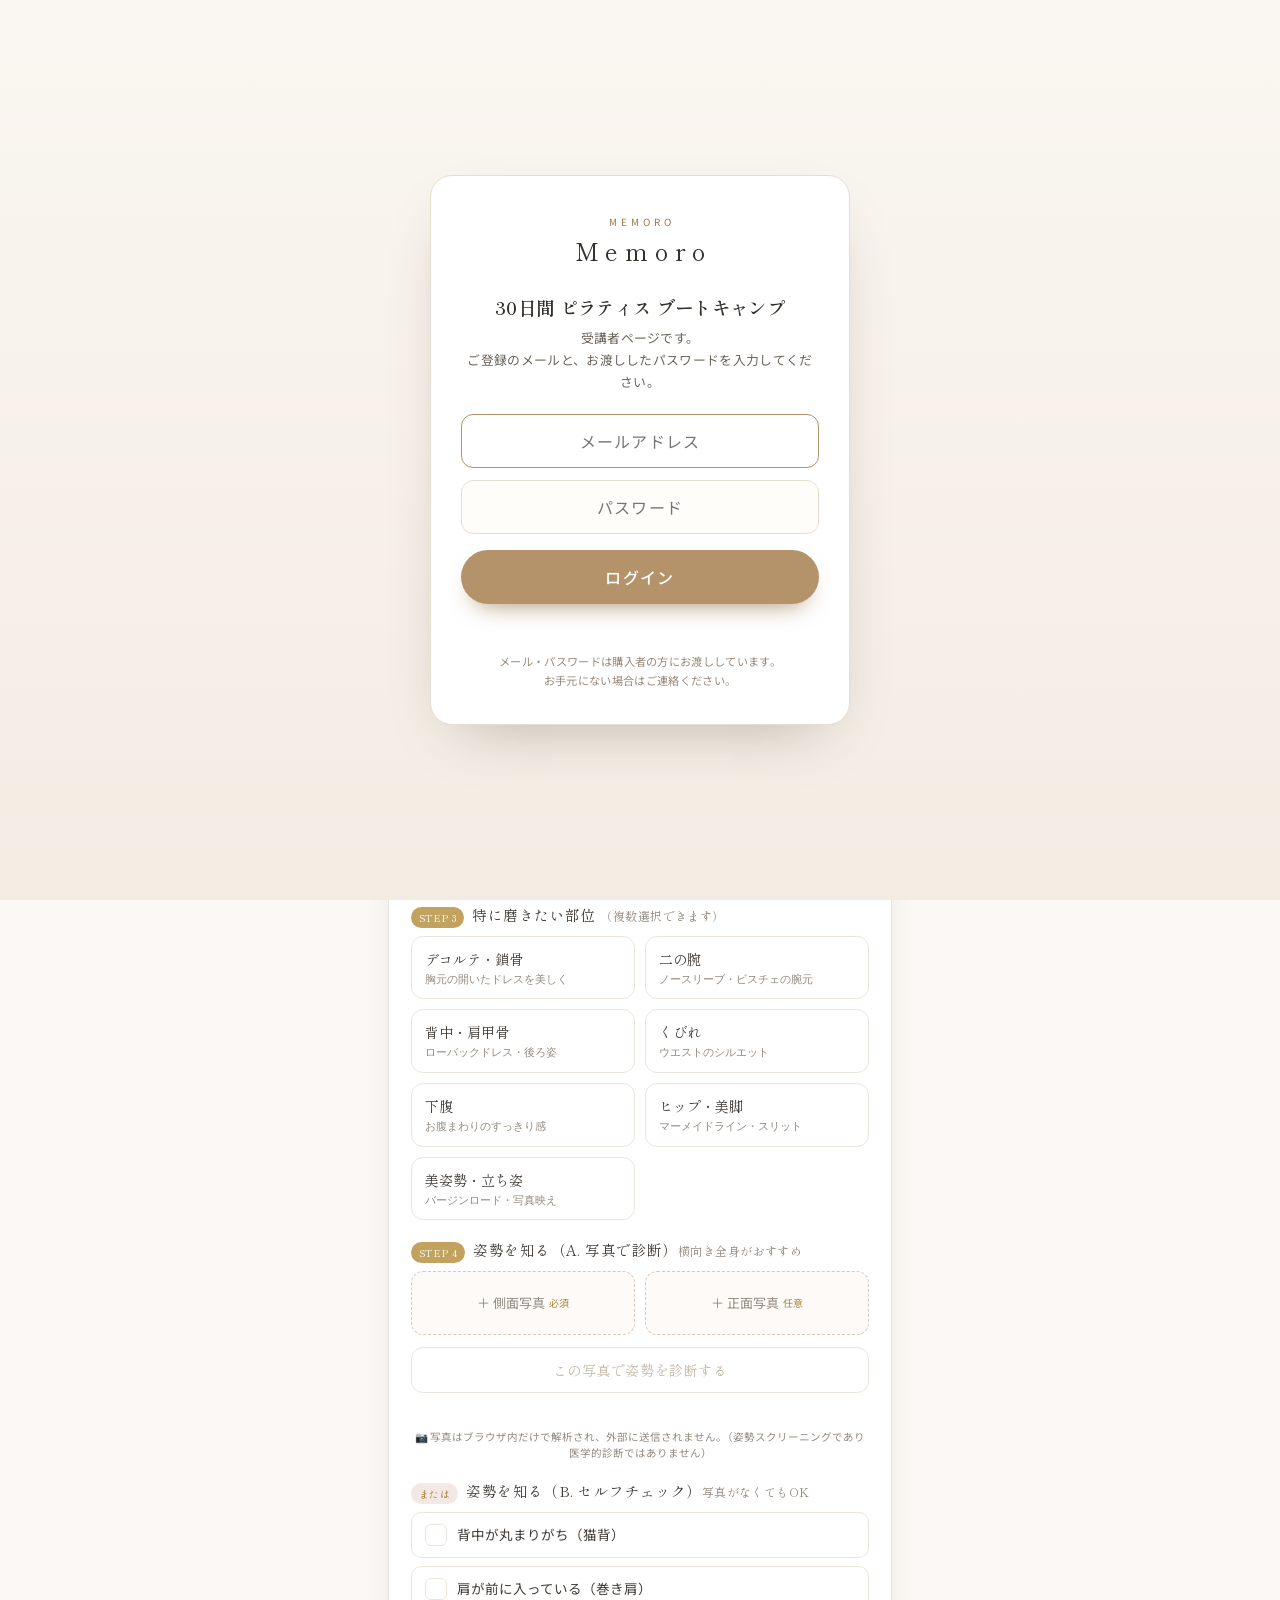
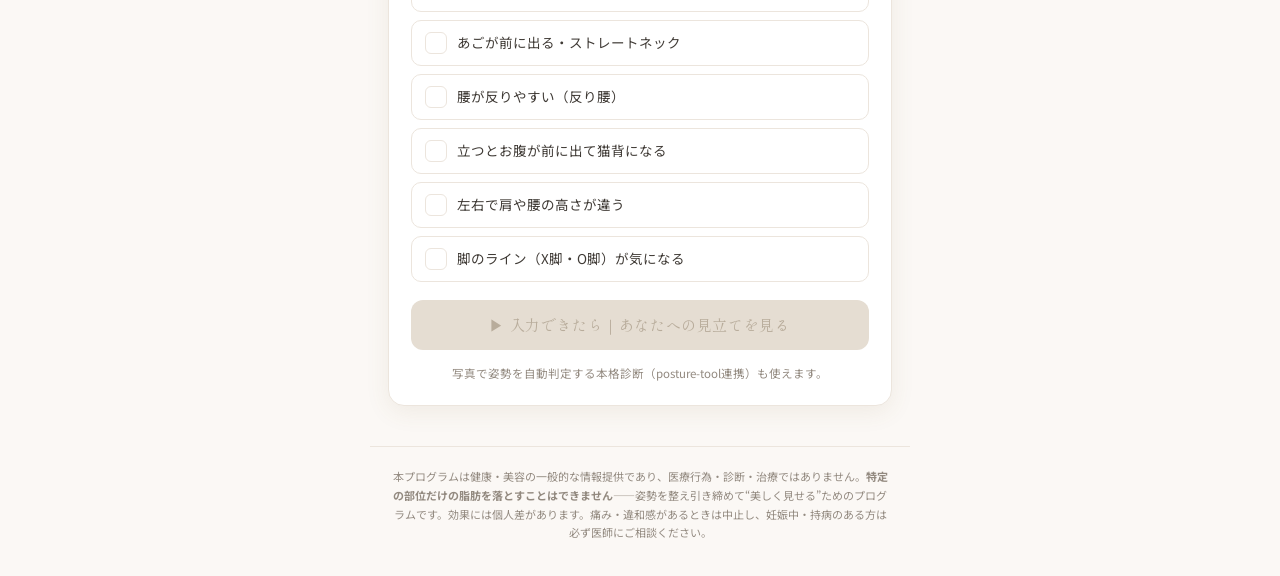
==== index.html @ a8ad9dbe "30日間ピラティスブートキャンプ（受講者認証ゲート付き） Co-Authored-By: Claude Opus 4.8 <noreply@anthropic.com>" ====
<!DOCTYPE html>
<html lang="ja">
<head>
<meta charset="UTF-8" />
<meta name="viewport" content="width=device-width, initial-scale=1.0, maximum-scale=1.0" />
<title>30日間ピラティスブートキャンプ｜Memoro Bridal</title>
<link rel="preconnect" href="https://fonts.googleapis.com">
<link rel="preconnect" href="https://fonts.gstatic.com" crossorigin>
<link href="https://fonts.googleapis.com/css2?family=Shippori+Mincho:wght@400;500;600;700&family=Cormorant+Garamond:ital,wght@0,400;0,500;0,600;1,400&family=Noto+Sans+JP:wght@300;400;500;600&display=swap" rel="stylesheet">
<link rel="stylesheet" href="bridal.css?v=4" />
</head>
<body>

<!-- ▼ 受講者認証ゲート（本番URL。ローカル確認時は api:'demo'）▼ -->
<script>window.MEMORO_AUTH={ api:'https://memoro-auth.yuya-suzuki-37.workers.dev', product:'pilates', title:'30日間 ピラティス ブートキャンプ' }</script>
<script src="gate.js"></script>
<!-- ▲ 受講者認証ゲート ▲ -->

<!-- ▼ ブートキャンプ識別バナー（自己完結・命名規則「30日間〇〇ブートキャンプ」） -->
<style>
.bc-banner{text-align:center;background:linear-gradient(180deg,#f3ece1,#fbf8f5);border-bottom:1px solid #ece5dd;padding:12px 20px 14px;font-family:'Shippori Mincho','Noto Serif JP',serif}
.bc-banner .bc-eyebrow{display:block;font-family:'Noto Sans JP',system-ui,sans-serif;font-size:10px;letter-spacing:.32em;font-weight:700;color:#a8863f;margin-bottom:6px}
.bc-banner .bc-title{font-weight:700;font-size:clamp(1.02rem,3.6vw,1.22rem);letter-spacing:.08em;color:#3f3a35}
.bc-banner .bc-title .bc-ico{margin-right:.4em}
.bc-banner .bc-title b{color:#c2a25f;font-weight:700}
.photo-slot{cursor:pointer}
.photo-slot input[type=file].sr-file{position:absolute;width:1px;height:1px;padding:0;margin:-1px;overflow:hidden;clip:rect(0,0,0,0);white-space:nowrap;border:0}
.dx-banner{background:linear-gradient(135deg,#f3ece1,#fbf6ee);border:1.5px solid #d9c39a;border-radius:14px;padding:16px 18px;margin-bottom:18px;display:flex;flex-direction:column;gap:6px}
.dx-banner-title{font-weight:700;color:#a8863f;font-size:14px}
.dx-banner-body{font-size:13px;color:#6a5f56;line-height:1.7}
</style>
<div class="bc-banner">
  <span class="bc-eyebrow">30-DAY PILATES BOOTCAMP</span>
  <span class="bc-title"><span class="bc-ico">🌿</span>30日間<b>ピラティス</b>ブートキャンプ</span>
</div>

<header class="app-header">
  <div class="brand">
    <span class="brand-mark">P</span>
    <span class="brand-name">ピラティスブートキャンプ</span>
  </div>
</header>

<!-- ===== 入口 ===== -->
<section id="setup" class="screen active">
  <div class="hero">
    <p class="hero-sub">Your most beautiful day</p>
    <h1 class="hero-title">30日間ピラティス<br>ブートキャンプ</h1>
    <p class="hero-lead">あなたの姿勢と気になる部位に合わせて、<br>ピラティス中心の“あなた専用”30日プログラムを組み立てます。</p>
  </div>

  <div class="steps-guide">
    <div class="step-g"><span class="step-n">1</span><span>理想と部位を<br>教える</span></div>
    <div class="step-g"><span class="step-n">2</span><span>姿勢を診断<br>写真orチェック</span></div>
    <div class="step-g"><span class="step-n">3</span><span>見立て＆<br>30日が完成</span></div>
  </div>

  <div class="card setup-card">
    <label class="field">
      <span class="field-label"><span class="step-badge">STEP 1</span>挙式・前撮りの日</span>
      <input type="date" id="wedding-date" class="input" />
    </label>
    <p id="countdown" class="countdown"></p>

    <div class="field">
      <span class="field-label"><span class="step-badge">STEP 2</span>なりたい理想の姿</span>
      <div class="sub-label">着たいドレス</div>
      <div id="dress-grid" class="chip-grid"></div>
      <div class="sub-label">なりたい雰囲気</div>
      <div id="mood-grid" class="chip-grid"></div>
    </div>

    <div class="field">
      <span class="field-label"><span class="step-badge">STEP 3</span>特に磨きたい部位 <em>（複数選択できます）</em></span>
      <div id="parts-grid" class="parts-grid"></div>
    </div>

    <div class="field">
      <span class="field-label"><span class="step-badge">STEP 4</span>姿勢を知る（A. 写真で診断）<em>横向き全身がおすすめ</em></span>
      <div class="posture-photo">
        <div class="photo-slots">
          <div class="photo-slot" data-photo-trigger="photo-side">
            <input type="file" id="photo-side" accept="image/*" class="sr-file" />
            <span class="photo-ph" id="ph-side">＋ 側面写真 <em>必須</em></span>
          </div>
          <div class="photo-slot" data-photo-trigger="photo-front">
            <input type="file" id="photo-front" accept="image/*" class="sr-file" />
            <span class="photo-ph" id="ph-front">＋ 正面写真 <em>任意</em></span>
          </div>
        </div>
        <button type="button" id="btn-diagnose" class="btn btn-diagnose" disabled>この写真で姿勢を診断する</button>
        <p id="diagnose-status" class="diagnose-status"></p>
        <p class="photo-note">📷 写真はブラウザ内だけで解析され、外部に送信されません。（姿勢スクリーニングであり医学的診断ではありません）</p>
      </div>
    </div>

    <div class="field">
      <span class="field-label"><span class="step-sub">または</span>姿勢を知る（B. セルフチェック）<em>写真がなくてもOK</em></span>
      <div id="posture-check" class="posture-check"></div>
    </div>

    <button id="btn-start" class="btn btn-primary btn-block" disabled>▶ 入力できたら｜あなたへの見立てを見る</button>
    <p class="setup-note">写真で姿勢を自動判定する本格診断（posture-tool連携）も使えます。</p>
  </div>
</section>

<!-- ===== 見立て（カウンセリング）===== -->
<section id="advice" class="screen">
  <div class="advice-wrap">
    <p class="advice-eyebrow">Your Personal Counseling</p>
    <h2 class="advice-h">あなたへの見立て</h2>
    <div id="advice-tags" class="advice-tags"></div>
    <div class="card advice-card">
      <div class="advice-block"><span class="advice-label">現 状</span><p id="adv-current"></p></div>
      <div class="advice-block"><span class="advice-label">理 想</span><p id="adv-ideal"></p></div>
      <div class="advice-block"><span class="advice-label">30日の設計</span><p id="adv-design"></p></div>
      <p id="adv-future" class="advice-future"></p>
    </div>
    <button id="btn-begin" class="btn btn-primary btn-block">この内容で30日プログラムを始める</button>
    <button id="btn-back-setup" class="btn btn-ghost btn-block">入力に戻る</button>
  </div>
</section>

<!-- ===== メイン ===== -->
<section id="app" class="screen">
  <nav class="tabbar">
    <button class="tab active" data-view="today">今日のレッスン</button>
    <button class="tab" data-view="calendar">30日カレンダー</button>
    <button class="tab" data-view="change">変化の記録</button>
  </nav>

  <div id="personal-summary" class="personal-summary"></div>

  <!-- 今日 -->
  <div id="view-today" class="view active">
    <div class="today-head card">
      <div class="today-topline">
        <span id="today-daynum" class="today-daynum">DAY 01</span>
        <span id="today-countdown" class="today-countdown"></span>
      </div>
      <div id="today-phase" class="today-phase"></div>
      <div id="today-theme" class="today-theme"></div>
    </div>
    <div id="today-grid" class="ex-grid"></div>
    <button id="btn-complete" class="btn btn-primary btn-block">今日のレッスンを完了</button>
    <section id="today-habits" class="today-habits"></section>
  </div>

  <!-- カレンダー -->
  <div id="view-calendar" class="view">
    <div class="card progress-wrap">
      <div class="progress-stats">
        <span id="progress-count" class="progress-count">0 / 30 日</span>
        <span id="progress-streak" class="progress-streak">🔥 0日継続</span>
      </div>
      <div class="progress-bar"><div id="progress-fill" class="progress-fill"></div></div>
    </div>
    <div class="phase-tabs">
      <button class="phase-tab active" data-phase="1">Phase 1<em>解放</em></button>
      <button class="phase-tab" data-phase="2">Phase 2<em>活性化</em></button>
      <button class="phase-tab" data-phase="3">Phase 3<em>仕上げ</em></button>
    </div>
    <div id="calendar-grid" class="calendar-grid"></div>
    <button id="btn-reset" class="btn btn-ghost btn-block">設定をやり直す</button>
  </div>

  <!-- 変化の記録 -->
  <div id="view-change" class="view"></div>
</section>

<!-- モーダル -->
<div id="modal" class="modal" hidden>
  <div class="modal-backdrop" data-close></div>
  <div class="modal-content" id="modal-content"></div>
</div>

<footer class="disclaimer">
  本プログラムは健康・美容の一般的な情報提供であり、医療行為・診断・治療ではありません。<strong>特定の部位だけの脂肪を落とすことはできません</strong>——姿勢を整え引き締めて“美しく見せる”ためのプログラムです。効果には個人差があります。痛み・違和感があるときは中止し、妊娠中・持病のある方は必ず医師にご相談ください。
</footer>

<script src="lib/libheif-bundle.js"></script>
<script type="module" src="bridal-ui.js?v=7"></script>
</body>
</html>
---- bridal.css ----
/* ===================================================================
   BRIDAL PILATES — 世界観スタイル
   白 × ゴールド × くすみローズ / 明朝見出し / スマホ最適化
   =================================================================== */
:root {
  --bg: #fbf8f5;
  --surface: #ffffff;
  --ink: #3f3a35;
  --ink-soft: #938a80;
  --gold: #c2a25f;
  --gold-deep: #a8863f;
  --rose: #d3a09a;
  --rose-soft: #f4e8e4;
  --sage: #9aa987;
  --sage-soft: #eef1e8;
  --line: #ece5dd;
  --shadow: 0 6px 24px rgba(120, 95, 60, 0.09);
  --serif: 'Shippori Mincho', 'Noto Serif JP', serif;
  --script: 'Cormorant Garamond', serif;
  --sans: 'Noto Sans JP', -apple-system, sans-serif;
}

* { box-sizing: border-box; margin: 0; padding: 0; }
[hidden] { display: none !important; }

body {
  font-family: var(--sans);
  color: var(--ink);
  background: var(--bg);
  line-height: 1.7;
  -webkit-font-smoothing: antialiased;
}

/* ---- ヘッダー ---- */
.app-header {
  display: flex; justify-content: center; align-items: center;
  padding: 18px; border-bottom: 1px solid var(--line);
  background: var(--surface);
}
.brand { display: flex; align-items: center; gap: 10px; }
.brand-mark {
  width: 30px; height: 30px; border-radius: 50%;
  display: grid; place-items: center;
  background: linear-gradient(135deg, var(--gold), var(--gold-deep));
  color: #fff; font-family: var(--script); font-weight: 600; font-size: 18px;
}
.brand-name { font-family: var(--serif); font-size: 17px; letter-spacing: .04em; }
.brand-name em { font-family: var(--script); font-style: italic; color: var(--gold-deep); font-size: 15px; }

/* ---- 画面切替 ---- */
.screen { display: none; }
.screen.active { display: block; }
.screen { max-width: 540px; margin: 0 auto; padding: 22px 18px 40px; }

/* ---- カード共通 ---- */
.card {
  background: var(--surface);
  border: 1px solid var(--line);
  border-radius: 16px;
  box-shadow: var(--shadow);
  padding: 22px;
}

/* ---- 入口 hero ---- */
.hero { text-align: center; padding: 20px 8px 26px; }
.hero-sub {
  font-family: var(--script); font-style: italic; font-size: 20px;
  color: var(--gold-deep); letter-spacing: .06em; margin-bottom: 8px;
}
.hero-title { font-family: var(--serif); font-weight: 600; font-size: 30px; line-height: 1.4; letter-spacing: .04em; }
.hero-lead { margin-top: 14px; font-size: 13.5px; color: var(--ink-soft); }

/* ---- フォーム ---- */
.field { display: block; margin-bottom: 18px; }
.field-label { display: block; font-family: var(--serif); font-size: 14.5px; margin-bottom: 8px; letter-spacing: .03em; }
.field-label em { font-style: normal; font-size: 12px; color: var(--ink-soft); }
.input {
  width: 100%; padding: 12px 14px; font-size: 15px; font-family: var(--sans);
  border: 1px solid var(--line); border-radius: 10px; background: #fff; color: var(--ink);
}
.input:focus { outline: none; border-color: var(--gold); }
.countdown { text-align: center; color: var(--gold-deep); font-size: 14px; margin: -6px 0 18px; }
.countdown strong { font-family: var(--serif); font-size: 17px; }

/* ---- 部位チップ ---- */
.parts-grid { display: grid; grid-template-columns: 1fr 1fr; gap: 10px; }
.part-chip {
  text-align: left; padding: 12px 13px; border: 1.5px solid var(--line);
  border-radius: 12px; background: #fff; cursor: pointer; transition: .18s;
  display: flex; flex-direction: column; gap: 3px;
}
.part-chip:hover { border-color: var(--rose); }
.part-chip.active { border-color: var(--gold); background: var(--rose-soft); box-shadow: inset 0 0 0 1px var(--gold); }
.part-name { font-family: var(--serif); font-size: 14px; color: var(--ink); }
.part-dress { font-size: 10.5px; color: var(--ink-soft); line-height: 1.4; }

/* ---- ボタン ---- */
.btn {
  font-family: var(--serif); font-size: 15px; letter-spacing: .04em;
  padding: 14px 20px; border: none; border-radius: 12px; cursor: pointer; transition: .18s;
}
.btn-block { display: block; width: 100%; margin-top: 8px; }
.btn-primary { background: linear-gradient(135deg, var(--gold), var(--gold-deep)); color: #fff; }
.btn-primary:hover { filter: brightness(1.05); }
.btn-primary:disabled { background: #e5ddd2; color: #b3a90; color: #b8ac9b; cursor: not-allowed; }
.btn-primary.done { background: linear-gradient(135deg, var(--sage), #7f9068); }
.btn-ghost { background: transparent; border: 1px solid var(--line); color: var(--ink-soft); margin-top: 18px; }
.setup-card { margin-top: 6px; }
.setup-note { margin-top: 14px; font-size: 11.5px; color: var(--ink-soft); text-align: center; }

/* ---- タブバー ---- */
.tabbar { display: flex; border-bottom: 1px solid var(--line); margin-bottom: 20px; }
.tab {
  flex: 1; padding: 13px; background: none; border: none; cursor: pointer;
  font-family: var(--serif); font-size: 14.5px; color: var(--ink-soft);
  border-bottom: 2px solid transparent; transition: .18s;
}
.tab.active { color: var(--gold-deep); border-bottom-color: var(--gold); }

.view { display: none; }
.view.active { display: block; }

/* ---- 今日 ---- */
.today-head { text-align: center; margin-bottom: 18px; }
.today-topline { display: flex; justify-content: center; align-items: baseline; gap: 12px; }
.today-daynum { font-family: var(--script); font-size: 30px; font-weight: 600; color: var(--gold-deep); letter-spacing: .04em; }
.today-countdown { font-size: 12px; color: var(--ink-soft); }
.today-phase { font-size: 12px; color: var(--gold-deep); letter-spacing: .08em; margin-top: 6px; }
.today-theme { font-family: var(--serif); font-size: 18px; margin-top: 2px; }

/* ---- 種目グリッド／カード ---- */
.ex-grid { display: grid; grid-template-columns: 1fr 1fr; gap: 12px; margin-bottom: 20px; }
.ex-card {
  background: var(--surface); border: 1px solid var(--line); border-radius: 14px;
  overflow: hidden; cursor: pointer; transition: .18s; display: flex; flex-direction: column;
}
.ex-card:hover { box-shadow: var(--shadow); transform: translateY(-2px); }
.ex-illust {
  background: linear-gradient(160deg, #fdf6f3, #f4ece6); padding: 8px;
  aspect-ratio: 1 / 1; display: grid; place-items: center;
}
.ex-illust svg { width: 100%; height: 100%; display: block; }
.ex-info { padding: 12px 13px 14px; }
.ex-cat {
  display: inline-block; font-size: 10px; font-weight: 600; padding: 3px 9px;
  border-radius: 20px; letter-spacing: .04em; margin-bottom: 6px;
}
.ex-cat.selfcare { background: var(--sage-soft); color: #5f6e4c; }
.ex-cat.training { background: var(--rose-soft); color: #b26b62; }
.ex-name { font-family: var(--serif); font-size: 14.5px; margin-bottom: 5px; }
.ex-meta { font-size: 11px; color: var(--ink-soft); margin-bottom: 6px; }
.ex-purpose { font-size: 11.5px; color: var(--ink-soft); display: -webkit-box; -webkit-line-clamp: 3; -webkit-box-orient: vertical; overflow: hidden; }

/* ---- 進捗 ---- */
.progress-wrap { margin-bottom: 18px; }
.progress-stats { display: flex; justify-content: space-between; align-items: baseline; margin-bottom: 10px; }
.progress-count { font-family: var(--serif); font-size: 16px; color: var(--gold-deep); }
.progress-streak { font-size: 13px; color: var(--ink-soft); }
.progress-bar { height: 8px; background: var(--rose-soft); border-radius: 20px; overflow: hidden; }
.progress-fill { height: 100%; width: 0; background: linear-gradient(90deg, var(--gold), var(--gold-deep)); transition: width .4s ease; }

/* ---- フェーズタブ ---- */
.phase-tabs { display: grid; grid-template-columns: 1fr 1fr 1fr; gap: 8px; margin-bottom: 16px; }
.phase-tab {
  padding: 9px 6px; border: 1px solid var(--line); border-radius: 10px; background: #fff;
  cursor: pointer; font-family: var(--serif); font-size: 13px; color: var(--ink-soft);
  display: flex; flex-direction: column; align-items: center; gap: 2px; transition: .18s;
}
.phase-tab em { font-style: normal; font-size: 10px; opacity: .8; }
.phase-tab.active { background: linear-gradient(135deg, var(--gold), var(--gold-deep)); color: #fff; border-color: transparent; }

/* ---- カレンダー ---- */
.calendar-grid { display: grid; grid-template-columns: 1fr 1fr; gap: 10px; }
.day-card {
  position: relative; background: var(--surface); border: 1px solid var(--line);
  border-radius: 12px; padding: 12px 12px 13px; cursor: pointer; transition: .18s; min-height: 78px;
}
.day-card:hover { box-shadow: var(--shadow); }
.day-num { font-family: var(--script); font-size: 22px; font-weight: 600; color: var(--gold-deep); line-height: 1; }
.day-theme { font-size: 11px; color: var(--ink-soft); margin-top: 6px; }
.day-card.rest { background: #faf8f4; }
.day-card.rest .day-num { color: var(--ink-soft); }
.day-card.done { background: var(--sage-soft); border-color: #cdd7bf; }
.day-card.today { border-color: var(--gold); box-shadow: 0 0 0 2px var(--rose-soft); }
.day-check { position: absolute; top: 10px; right: 11px; color: #6f7f58; font-weight: 700; }
.day-tag { position: absolute; top: 10px; right: 11px; font-size: 11px; color: var(--ink-soft); }

/* ---- モーダル ---- */
.modal { position: fixed; inset: 0; z-index: 50; display: flex; align-items: center; justify-content: center; padding: 18px; }
.modal-backdrop { position: absolute; inset: 0; background: rgba(63, 58, 53, .45); backdrop-filter: blur(2px); }
.modal-content {
  position: relative; z-index: 1; background: var(--surface); border-radius: 18px;
  max-width: 460px; width: 100%; max-height: 88vh; overflow-y: auto; padding: 24px;
}
.modal-close {
  position: absolute; top: 14px; right: 14px; width: 32px; height: 32px; border-radius: 50%;
  border: none; background: var(--bg); color: var(--ink-soft); cursor: pointer; font-size: 14px;
}
.modal-illust { background: linear-gradient(160deg, #fdf6f3, #f4ece6); border-radius: 14px; padding: 16px; margin-bottom: 16px; }
.modal-illust svg { width: 100%; max-height: 220px; display: block; }
.modal-title { font-family: var(--serif); font-size: 21px; margin: 8px 0; }
.modal-meta { display: flex; gap: 14px; font-size: 12.5px; color: var(--ink-soft); margin-bottom: 12px; }
.modal-purpose { font-size: 13.5px; color: var(--ink); margin-bottom: 16px; }
.modal-h { font-family: var(--serif); font-size: 14px; color: var(--gold-deep); margin-bottom: 8px; letter-spacing: .04em; }
.modal-how { padding-left: 20px; margin-bottom: 16px; }
.modal-how li { font-size: 13px; margin-bottom: 6px; }
.cue-row { display: flex; flex-direction: column; gap: 6px; margin-bottom: 14px; }
.cue { font-size: 12.5px; padding: 8px 12px; border-radius: 8px; }
.cue.do { background: var(--sage-soft); color: #5f6e4c; }
.cue.dont { background: var(--rose-soft); color: #b26b62; }
.modal-why { font-size: 12.5px; font-style: italic; color: var(--ink-soft); background: #faf8f4; padding: 12px 14px; border-radius: 10px; border-left: 3px solid var(--gold); }
.day-modal-head { display: flex; align-items: baseline; gap: 12px; margin-bottom: 4px; }

.muted { color: var(--ink-soft); font-size: 13px; text-align: center; padding: 20px; }

/* ---- 免責 ---- */
.disclaimer { max-width: 540px; margin: 0 auto; padding: 20px 22px 34px; font-size: 11px; color: var(--ink-soft); text-align: center; border-top: 1px solid var(--line); line-height: 1.7; }

/* ---- 姿勢セルフチェック ---- */
.posture-check { display: flex; flex-direction: column; gap: 8px; }
.check-item {
  display: flex; align-items: center; gap: 10px; text-align: left;
  padding: 11px 13px; border: 1.5px solid var(--line); border-radius: 10px;
  background: #fff; cursor: pointer; transition: .18s; font-family: var(--sans); font-size: 13.5px; color: var(--ink);
}
.check-item:hover { border-color: var(--rose); }
.check-item.active { border-color: var(--gold); background: var(--rose-soft); }
.check-box {
  flex: none; width: 22px; height: 22px; border-radius: 6px; border: 1.5px solid var(--line);
  display: grid; place-items: center; font-size: 13px; color: #fff; background: #fff;
}
.check-item.active .check-box { background: var(--gold); border-color: var(--gold); }
.check-label { line-height: 1.4; }

/* ---- パーソナル要約 ---- */
.personal-summary {
  background: linear-gradient(135deg, #fdf6f2, #f6ede6);
  border: 1px solid #ecdcd2; border-radius: 14px; padding: 16px 18px; margin-bottom: 20px;
}
.ps-days { font-size: 12px; color: var(--gold-deep); letter-spacing: .04em; margin-bottom: 4px; }
.ps-days strong { font-family: var(--serif); font-size: 15px; }
.ps-type { font-family: var(--serif); font-size: 16px; margin-bottom: 6px; }
.ps-type strong { color: var(--gold-deep); }
.ps-plan { font-size: 12.5px; color: var(--ink-soft); line-height: 1.6; }
.ps-plan strong { color: var(--ink); }

/* ---- 根拠バッジ「あなたの○○に効く」 ---- */
.ex-badges { display: flex; flex-wrap: wrap; gap: 5px; margin-top: 8px; }
.ex-badge {
  font-size: 10px; padding: 3px 8px; border-radius: 20px;
  background: #f3ede2; color: var(--gold-deep); border: 1px solid #e8ddc9; letter-spacing: .02em;
}
.modal-content .ex-badges { margin: 4px 0 10px; }

/* ---- 写真姿勢診断 ---- */
.photo-slots { display: grid; grid-template-columns: 1fr 1fr; gap: 10px; margin-bottom: 12px; }
.photo-slot { display: block; cursor: pointer; }
.photo-ph {
  display: flex; align-items: center; justify-content: center; text-align: center;
  min-height: 64px; padding: 10px; border: 1.5px dashed #d8c9bb; border-radius: 12px;
  background: #fdfaf7; color: var(--ink-soft); font-size: 13px; line-height: 1.4; transition: .18s;
}
.photo-ph em { color: var(--gold-deep); font-style: normal; font-size: 10px; margin-left: 4px; }
.photo-slot:hover .photo-ph { border-color: var(--gold); }
.photo-ph.has-photo { border-style: solid; border-color: var(--sage); background: var(--sage-soft); color: #5f6e4c; }
.btn-diagnose {
  width: 100%; background: #fff; border: 1.5px solid var(--gold); color: var(--gold-deep);
  font-family: var(--serif); font-size: 14px; padding: 12px; border-radius: 12px; cursor: pointer; transition: .18s;
}
.btn-diagnose:hover:not(:disabled) { background: var(--rose-soft); }
.btn-diagnose:disabled { border-color: var(--line); color: #c3b8a8; cursor: not-allowed; }
.diagnose-status { font-size: 12.5px; margin-top: 10px; text-align: center; color: var(--ink-soft); min-height: 18px; line-height: 1.5; }
.diag-ok { color: #5f6e4c; }
.diag-err { color: #c0392b; }
.photo-note { font-size: 10.5px; color: var(--ink-soft); margin-top: 8px; text-align: center; line-height: 1.5; }

/* ---- 3ステップガイド ---- */
.steps-guide { display: flex; justify-content: center; gap: 6px; margin: 0 auto 20px; max-width: 440px; }
.step-g { flex: 1; text-align: center; font-size: 11px; color: var(--ink-soft); line-height: 1.35; }
.step-n {
  display: grid; place-items: center; width: 32px; height: 32px; margin: 0 auto 6px;
  border-radius: 50%; background: linear-gradient(135deg, var(--gold), var(--gold-deep));
  color: #fff; font-family: var(--script); font-size: 17px; font-weight: 600;
}
.step-badge {
  display: inline-block; background: var(--gold); color: #fff; font-size: 10px;
  padding: 2px 8px; border-radius: 20px; margin-right: 8px; letter-spacing: .04em; vertical-align: middle;
}
.step-sub {
  display: inline-block; background: var(--rose-soft); color: var(--gold-deep); font-size: 10px;
  padding: 2px 8px; border-radius: 20px; margin-right: 8px; vertical-align: middle;
}

/* ---- 理想（ドレス・雰囲気）選択 ---- */
.sub-label { font-size: 12px; color: var(--ink-soft); margin: 12px 0 7px; }
.chip-grid { display: flex; flex-wrap: wrap; gap: 8px; }
.mini-chip {
  padding: 9px 15px; border: 1.5px solid var(--line); border-radius: 22px; background: #fff;
  font-family: var(--serif); font-size: 13px; color: var(--ink); cursor: pointer; transition: .18s;
}
.mini-chip:hover { border-color: var(--rose); }
.mini-chip.active { border-color: var(--gold); background: var(--rose-soft); color: var(--gold-deep); }

/* ---- 見立て（カウンセリング）画面 ---- */
.advice-wrap { max-width: 540px; margin: 0 auto; padding: 12px 0 24px; }
.advice-eyebrow { text-align: center; font-family: var(--script); font-style: italic; font-size: 17px; color: var(--gold-deep); letter-spacing: .06em; }
.advice-h { text-align: center; font-family: var(--serif); font-size: 25px; margin: 4px 0 16px; letter-spacing: .04em; }
.advice-tags { display: flex; flex-wrap: wrap; justify-content: center; gap: 6px; margin-bottom: 20px; }
.advice-tag { font-size: 11px; padding: 4px 12px; border-radius: 20px; background: var(--rose-soft); color: var(--gold-deep); }
.advice-card { padding: 24px; }
.advice-block { margin-bottom: 20px; }
.advice-label {
  display: inline-block; font-family: var(--serif); font-size: 12px; color: #fff;
  background: linear-gradient(135deg, var(--gold), var(--gold-deep)); padding: 3px 13px; border-radius: 4px; margin-bottom: 9px; letter-spacing: .1em;
}
.advice-block p { font-size: 14px; line-height: 1.9; color: var(--ink); }
.advice-future {
  font-family: var(--serif); font-size: 15px; line-height: 1.85; color: var(--gold-deep);
  text-align: center; margin-top: 4px; padding-top: 20px; border-top: 1px solid var(--line);
}

@media (max-width: 380px) {
  .parts-grid { grid-template-columns: 1fr; }
  .hero-title { font-size: 26px; }
}

/* ---- 根拠（エビデンス）モーダル ---- */
.modal-evidence {
  margin-top: 16px; padding: 13px 15px; background: var(--rose-soft);
  border: 1px solid var(--line); border-radius: 12px;
}
.ev-mechanism { font-size: 13px; line-height: 1.75; color: var(--ink); }
.ev-cite {
  margin-top: 9px; padding-top: 9px; border-top: 1px dashed var(--line);
  font-size: 11px; line-height: 1.7; color: var(--muted, #8a8178);
}
.ev-label {
  display: inline-block; font-family: var(--serif); font-size: 11px; color: #fff;
  background: linear-gradient(135deg, var(--gold), var(--gold-deep));
  padding: 2px 9px; border-radius: 4px; margin-right: 8px; letter-spacing: .06em;
}
.cite-link { color: var(--gold-deep); text-decoration: underline; text-underline-offset: 2px; }
.cite-link:hover { opacity: .75; }

/* ---- app内サマリ：部位の正直な効果＋注記 ---- */
.ps-effects { margin-top: 10px; display: flex; flex-direction: column; gap: 5px; }
.ps-effect { font-size: 12.5px; line-height: 1.6; color: var(--gold-deep); }
.ps-note {
  margin-top: 11px; padding: 9px 12px; background: #fbf8f5; border-radius: 8px;
  font-size: 11px; line-height: 1.65; color: var(--muted, #9a8f84);
}

/* ---- 変化の記録（Before / After）---- */
.chg-card { padding: 20px; margin-bottom: 14px; }
.chg-h { font-family: var(--serif); font-size: 16px; margin-bottom: 14px; color: var(--ink); letter-spacing: .04em; }
.chg-scores { display: flex; align-items: center; justify-content: center; gap: 18px; margin-bottom: 10px; }
.chg-scores.single { justify-content: center; }
.chg-score { display: flex; flex-direction: column; align-items: center; }
.chg-when { font-size: 11px; color: var(--muted, #9a8f84); letter-spacing: .08em; margin-bottom: 2px; }
.chg-num { font-family: var(--serif); font-size: 42px; line-height: 1; color: var(--ink); }
.chg-score.after .chg-num { color: var(--gold-deep); }
.chg-grade { font-size: 11px; font-weight: 700; letter-spacing: .1em; color: var(--gold-deep); margin-top: 3px; }
.chg-arrow { font-size: 26px; color: var(--gold); }
.chg-imp { text-align: center; font-family: var(--serif); font-size: 19px; margin: 6px 0 12px; }
.chg-imp.up { color: #b8860b; }
.chg-imp.down { color: #9a6b8a; }
.chg-imp.flat { color: var(--muted, #9a8f84); }
.chg-bar { position: relative; height: 10px; background: var(--rose-soft); border-radius: 6px; overflow: visible; margin: 10px 0 4px; }
.chg-bar-fill { position: absolute; left: 0; top: 0; height: 100%; background: linear-gradient(90deg, var(--gold), var(--gold-deep)); border-radius: 6px; transition: width .6s ease; }
.chg-bar-mark { position: absolute; top: -4px; width: 2px; height: 18px; background: var(--ink); opacity: .45; }
.chg-legend, .chg-hint, .chg-note { font-size: 11px; line-height: 1.6; color: var(--muted, #9a8f84); margin-top: 6px; }
.chg-hint { text-align: center; margin-top: 10px; }
.chg-stats { display: flex; justify-content: space-around; text-align: center; }
.chg-stat { display: flex; flex-direction: column; }
.chg-stat-n { font-family: var(--serif); font-size: 30px; color: var(--gold-deep); line-height: 1.1; }
.chg-stat-n small { font-size: 14px; }
.chg-stat-l { font-size: 11px; color: var(--muted, #9a8f84); margin-top: 2px; }
.chg-photos { display: grid; grid-template-columns: 1fr 1fr; gap: 10px; }
.chg-photos figure { margin: 0; text-align: center; }
.chg-photos figcaption { font-size: 11px; color: var(--muted, #9a8f84); margin-bottom: 4px; }
.chg-photos img { width: 100%; border-radius: 10px; display: block; }
.chg-noimg { aspect-ratio: 3/4; display: flex; align-items: center; justify-content: center; background: var(--rose-soft); border-radius: 10px; font-size: 11px; color: var(--muted, #9a8f84); }
.chg-photo-slot { display: block; cursor: pointer; position: relative; }
.chg-photo-add { aspect-ratio: 3/4; display: flex; flex-direction: column; align-items: center; justify-content: center; gap: 4px; background: var(--rose-soft); border: 1.5px dashed var(--gold); border-radius: 10px; font-size: 11px; color: var(--gold-deep); text-align: center; padding: 6px; transition: background .2s; }
.chg-photo-slot:hover .chg-photo-add { background: #f3e9dc; }
.chg-photo-plus { font-size: 22px; line-height: 1; color: var(--gold); }
.chg-photo-edit { position: absolute; right: 6px; bottom: 6px; background: rgba(0,0,0,.55); color: #fff; font-size: 10px; padding: 3px 8px; border-radius: 6px; }
.chg-photo-del { display: block; margin: 5px auto 0; background: none; border: none; color: var(--muted, #9a8f84); font-size: 10px; text-decoration: underline; cursor: pointer; }
.chg-privacy { font-size: 10.5px; line-height: 1.6; color: var(--muted, #9a8f84); margin-top: 10px; text-align: center; }

/* 整える習慣（栄養・睡眠） */
.today-habits { margin-top: 22px; padding: 18px; background: #fff; border-radius: 16px; box-shadow: 0 2px 12px rgba(0,0,0,.04); }
.hb-head { display: flex; align-items: baseline; justify-content: space-between; margin-bottom: 4px; }
.hb-title { font-family: var(--serif); font-size: 16px; color: var(--ink); letter-spacing: .04em; }
.hb-count { font-family: var(--serif); font-size: 15px; color: var(--gold-deep); }
.hb-lead { font-size: 11.5px; color: var(--muted, #9a8f84); line-height: 1.6; margin-bottom: 12px; }
.hb-list { display: flex; flex-direction: column; gap: 8px; }
.hb-item { display: flex; align-items: center; gap: 10px; width: 100%; padding: 11px 12px; background: var(--rose-soft); border: 1.5px solid transparent; border-radius: 12px; cursor: pointer; text-align: left; transition: background .18s, border-color .18s; }
.hb-item.on { background: #fff; border-color: var(--gold); }
.hb-check { flex: 0 0 22px; width: 22px; height: 22px; border-radius: 50%; border: 1.5px solid var(--gold); display: flex; align-items: center; justify-content: center; font-size: 13px; color: #fff; background: transparent; transition: background .18s; }
.hb-item.on .hb-check { background: var(--gold); }
.hb-ico { font-size: 20px; flex: 0 0 auto; }
.hb-body { display: flex; flex-direction: column; gap: 1px; }
.hb-label { font-size: 13.5px; color: var(--ink); font-weight: 600; }
.hb-hint { font-size: 10.5px; color: var(--muted, #9a8f84); }
.hb-guide { margin-top: 12px; width: 100%; padding: 12px; background: transparent; border: 1.5px solid var(--gold); border-radius: 12px; color: var(--gold-deep); font-size: 12.5px; font-weight: 600; cursor: pointer; transition: background .18s; }
.hb-guide:hover { background: var(--rose-soft); }

/* 食事・むくみケア ガイド（モーダル内） */
.guide-intro { font-size: 12.5px; line-height: 1.7; color: var(--muted, #9a8f84); margin-bottom: 16px; }
.guide-sec { margin-bottom: 16px; }
.guide-sec h4 { font-family: var(--serif); font-size: 14.5px; color: var(--ink); margin-bottom: 8px; letter-spacing: .02em; }
.guide-list { list-style: none; padding: 0; margin: 0; display: flex; flex-direction: column; gap: 7px; }
.guide-list li { font-size: 12.5px; line-height: 1.65; color: var(--ink); padding-left: 15px; position: relative; }
.guide-list li::before { content: '・'; position: absolute; left: 1px; color: var(--gold); }
.guide-list b, .guide-day b { color: var(--gold-deep); }
.guide-day p { font-size: 12.5px; line-height: 1.7; color: var(--ink); margin-bottom: 7px; }
.guide-note { font-size: 10.5px; line-height: 1.65; color: var(--muted, #9a8f84); margin-top: 16px; padding-top: 12px; border-top: 1px solid var(--rose-soft); }
.guide-src { font-size: 10px; line-height: 1.5; color: var(--muted, #9a8f84); margin-top: 6px; }
.chg-habit { text-align: center; font-size: 12px; color: var(--ink); margin-top: 12px; padding-top: 12px; border-top: 1px solid var(--rose-soft); }
.chg-habit b { color: var(--gold-deep); font-family: var(--serif); font-size: 14px; }
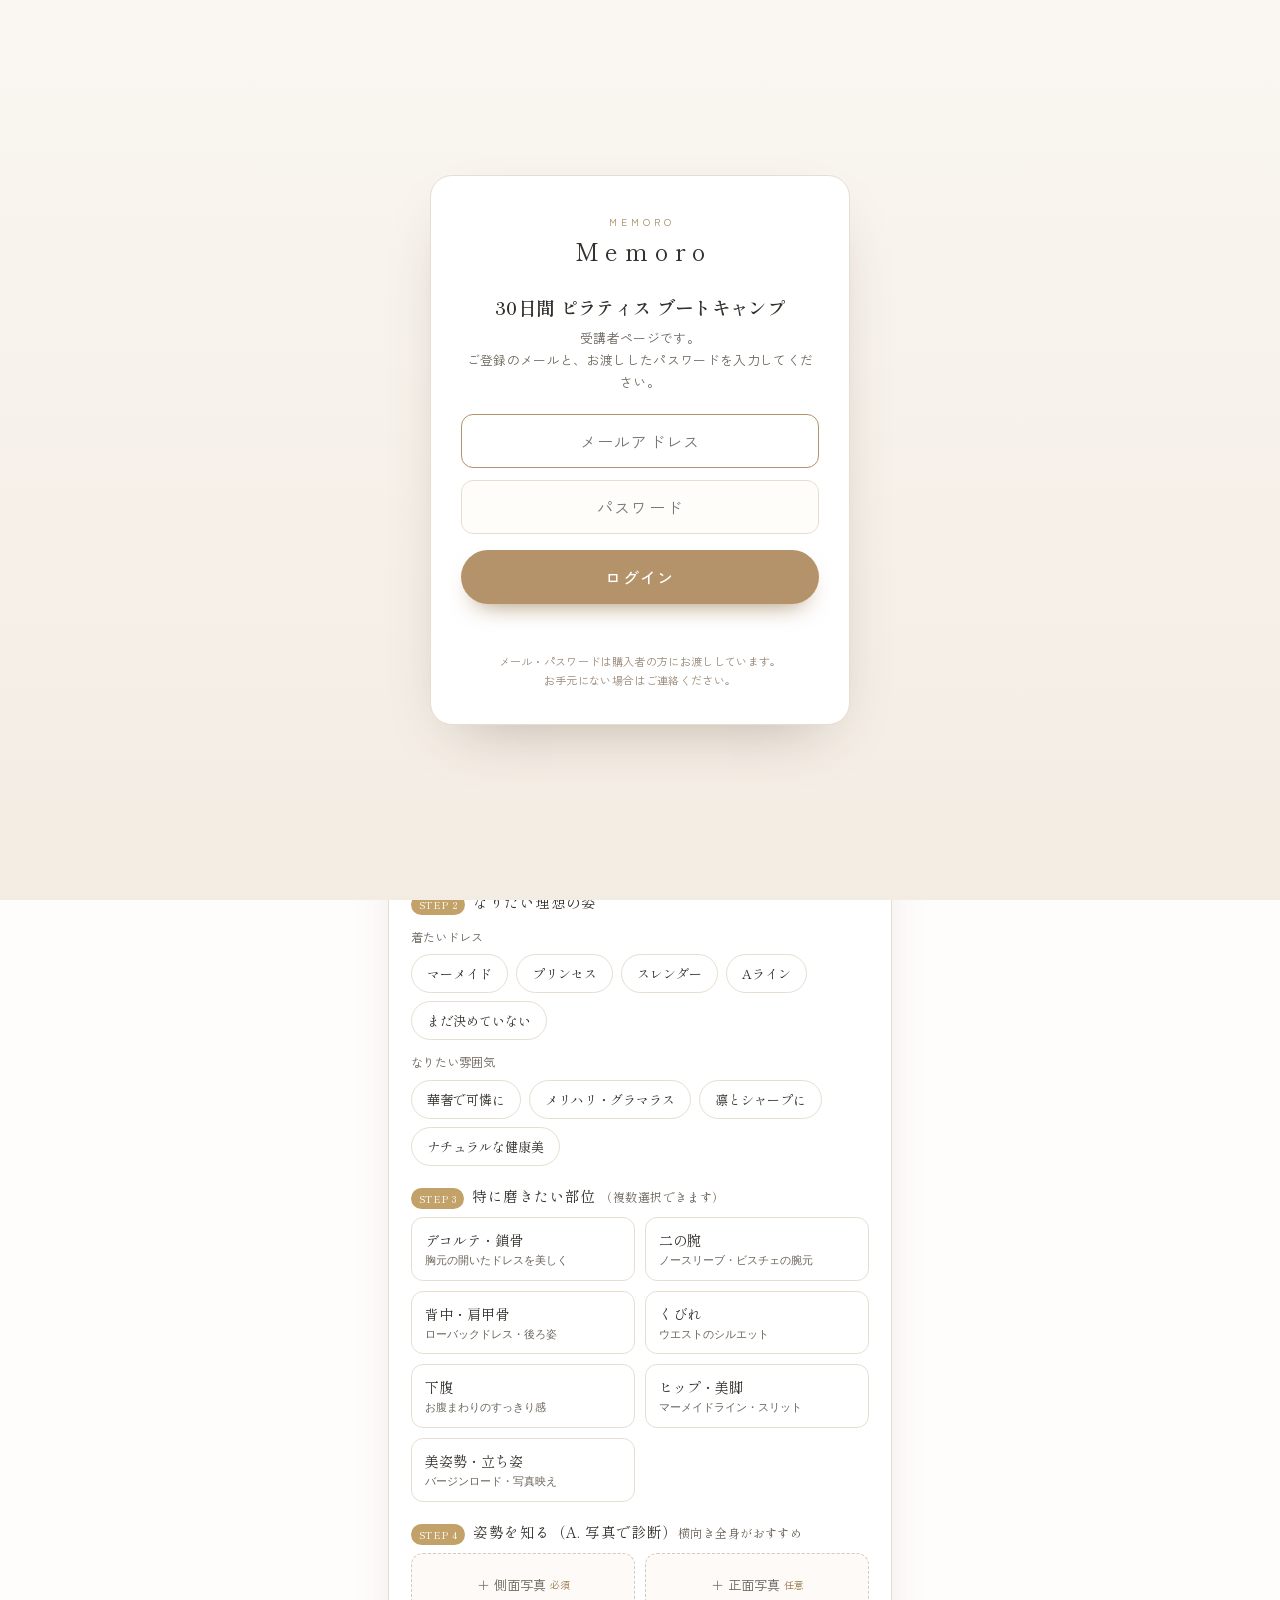
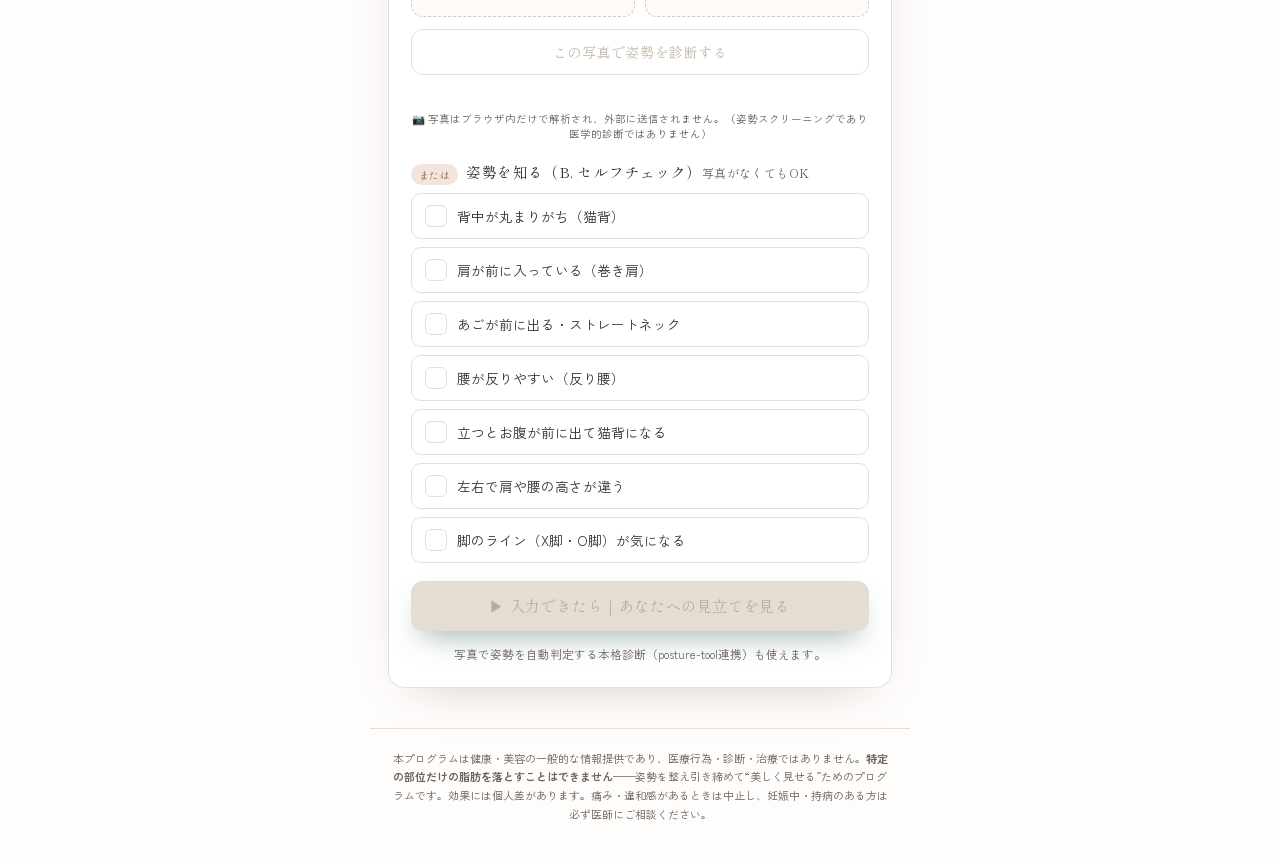
==== commit 1bab0ff2: "デザインを小顔ケア(kogao)と統一：純白×ゴールド×ローズ・写真ヒーロー・解析演出 - 配色/フォントをkogaoと統一（純白#FFFDFC / ゴールド#C2A268 / ローズ#C88A82 " ====
--- a/index.html
+++ b/index.html
@@ -6,7 +6,7 @@
 <title>30日間ピラティスブートキャンプ｜Memoro Bridal</title>
 <link rel="preconnect" href="https://fonts.googleapis.com">
 <link rel="preconnect" href="https://fonts.gstatic.com" crossorigin>
-<link href="https://fonts.googleapis.com/css2?family=Shippori+Mincho:wght@400;500;600;700&family=Cormorant+Garamond:ital,wght@0,400;0,500;0,600;1,400&family=Noto+Sans+JP:wght@300;400;500;600&display=swap" rel="stylesheet">
+<link href="https://fonts.googleapis.com/css2?family=Shippori+Mincho:wght@500;600;700&family=Zen+Kaku+Gothic+New:wght@400;500;700&family=Zen+Kurenaido&family=Parisienne&family=Cormorant+Garamond:ital,wght@0,400;0,500;1,400&display=swap" rel="stylesheet">
 <link rel="stylesheet" href="bridal.css?v=4" />
 </head>
 <body>
@@ -44,9 +44,15 @@
 <!-- ===== 入口 ===== -->
 <section id="setup" class="screen active">
   <div class="hero">
-    <p class="hero-sub">Your most beautiful day</p>
-    <h1 class="hero-title">30日間ピラティス<br>ブートキャンプ</h1>
-    <p class="hero-lead">あなたの姿勢と気になる部位に合わせて、<br>ピラティス中心の“あなた専用”30日プログラムを組み立てます。</p>
+    <div class="hero-photo">
+      <div class="hero-bg"></div>
+      <div class="hero-logo">Memoro<small>PILATES CARE</small></div>
+    </div>
+    <div class="hero-text">
+      <p class="hero-script">for your special day</p>
+      <h1 class="hero-catch">式まで、あと<span class="accent">30</span>日。</h1>
+      <p class="hero-hw">あなただけのピラティスを、毎日ひとつ</p>
+    </div>
   </div>
 
   <div class="steps-guide">
@@ -107,9 +113,17 @@
 <!-- ===== 見立て（カウンセリング）===== -->
 <section id="advice" class="screen">
   <div class="advice-wrap">
-    <p class="advice-eyebrow">Your Personal Counseling</p>
-    <h2 class="advice-h">あなたへの見立て</h2>
-    <div id="advice-tags" class="advice-tags"></div>
+    <section class="result-hero">
+      <div class="rh-visual">
+        <img src="images/result-visual.png" alt="" onerror="this.closest('.rh-visual').classList.add('no-img')">
+        <span class="rh-script">your pilates care</span>
+      </div>
+      <div class="rh-body">
+        <p class="announce">YOUR PILATES CARE</p>
+        <h2 class="type-name">あなたへの見立て</h2>
+        <div id="advice-tags" class="dx-chips"></div>
+      </div>
+    </section>
     <div class="card advice-card">
       <div class="advice-block"><span class="advice-label">現 状</span><p id="adv-current"></p></div>
       <div class="advice-block"><span class="advice-label">理 想</span><p id="adv-ideal"></p></div>
--- a/bridal.css
+++ b/bridal.css
@@ -3,21 +3,31 @@
    白 × ゴールド × くすみローズ / 明朝見出し / スマホ最適化
    =================================================================== */
 :root {
-  --bg: #fbf8f5;
-  --surface: #ffffff;
-  --ink: #3f3a35;
-  --ink-soft: #938a80;
-  --gold: #c2a25f;
-  --gold-deep: #a8863f;
-  --rose: #d3a09a;
-  --rose-soft: #f4e8e4;
+  /* kogao-30day と統一（純白×シャンパンゴールド×ローズ） */
+  --bg: #FFFDFC;
+  --bg-soft: #FFFFFF;
+  --surface: #FFFFFF;
+  --card: #FFFFFF;
+  --cream: #FFFDF8;
+  --ivory: #FAF6F1;
+  --ink: #33302B;
+  --ink-soft: #6B645B;
+  --gold: #C2A268;
+  --gold-deep: #9A7B4F;
+  --rose: #C88A82;
+  --rose-soft: #F3E4DE;
+  --blush: #EAD4CD;
   --sage: #9aa987;
   --sage-soft: #eef1e8;
-  --line: #ece5dd;
-  --shadow: 0 6px 24px rgba(120, 95, 60, 0.09);
+  --green: #2F5A4A;
+  --green-deep: #26483B;
+  --line: #E7DED2;
+  --shadow: 0 18px 50px -28px rgba(80, 60, 40, 0.35);
+  --radius: 18px;
   --serif: 'Shippori Mincho', 'Noto Serif JP', serif;
-  --script: 'Cormorant Garamond', serif;
-  --sans: 'Noto Sans JP', -apple-system, sans-serif;
+  --script: 'Parisienne', cursive;
+  --hw: 'Zen Kurenaido', cursive;
+  --sans: 'Zen Kaku Gothic New', -apple-system, 'Hiragino Kaku Gothic ProN', 'Noto Sans JP', sans-serif;
 }
 
 * { box-sizing: border-box; margin: 0; padding: 0; }
@@ -62,7 +72,18 @@
 }
 
 /* ---- 入口 hero ---- */
-.hero { text-align: center; padding: 20px 8px 26px; }
+.hero { text-align: center; padding: 0; margin-bottom: 8px; }
+.hero-photo{ position:relative; height:44vh; min-height:300px; max-height:440px; overflow:hidden; margin:-22px -18px 0; }
+.hero-bg{ position:absolute; inset:0; background:url('images/hero-bride.png') center 20%/cover; animation:kenburns 22s ease-out infinite alternate; }
+@keyframes kenburns{ from{ transform:scale(1.03);} to{ transform:scale(1.14);} }
+.hero-photo::after{ content:''; position:absolute; left:0; right:0; bottom:0; height:120px; background:linear-gradient(to bottom,rgba(255,253,248,0),var(--cream)); }
+.hero-logo{ position:absolute; top:20px; left:0; right:0; z-index:2; text-align:center; font-family:var(--serif); font-size:1.05rem; letter-spacing:.34em; text-indent:.34em; color:#fff; text-shadow:0 2px 18px rgba(60,45,30,.55); }
+.hero-logo small{ display:block; font-family:var(--sans); font-size:.46rem; letter-spacing:.42em; color:rgba(255,255,255,.92); text-indent:.42em; margin-top:4px; }
+.hero-text{ position:relative; z-index:3; background:var(--cream); margin-top:-40px; border-radius:30px 30px 0 0; padding:16px 22px 6px; text-align:center; }
+.hero-script{ font-family:var(--script); font-size:clamp(1.5rem,8vw,2rem); color:var(--rose); line-height:1; }
+.hero-catch{ font-family:var(--serif); font-weight:600; font-size:clamp(1.6rem,7.5vw,2.2rem); color:var(--ink); line-height:1.4; letter-spacing:.02em; margin-top:4px; }
+.hero-catch .accent{ color:var(--gold); font-size:1.35em; padding:0 .04em; }
+.hero-hw{ font-family:var(--hw); font-size:clamp(.95rem,3.8vw,1.2rem); color:var(--rose); transform:rotate(-2deg); margin:10px 0 4px; }
 .hero-sub {
   font-family: var(--script); font-style: italic; font-size: 20px;
   color: var(--gold-deep); letter-spacing: .06em; margin-bottom: 8px;
@@ -100,8 +121,8 @@
   padding: 14px 20px; border: none; border-radius: 12px; cursor: pointer; transition: .18s;
 }
 .btn-block { display: block; width: 100%; margin-top: 8px; }
-.btn-primary { background: linear-gradient(135deg, var(--gold), var(--gold-deep)); color: #fff; }
-.btn-primary:hover { filter: brightness(1.05); }
+.btn-primary { background: var(--green); color: #fff; box-shadow: 0 14px 30px -12px rgba(47,90,74,.55); }
+.btn-primary:hover { background: var(--green-deep); transform: translateY(-1px); }
 .btn-primary:disabled { background: #e5ddd2; color: #b3a90; color: #b8ac9b; cursor: not-allowed; }
 .btn-primary.done { background: linear-gradient(135deg, var(--sage), #7f9068); }
 .btn-ghost { background: transparent; border: 1px solid var(--line); color: var(--ink-soft); margin-top: 18px; }
@@ -302,6 +323,49 @@
 .mini-chip.active { border-color: var(--gold); background: var(--rose-soft); color: var(--gold-deep); }
 
 /* ---- 見立て（カウンセリング）画面 ---- */
+/* ---- 結果ヒーロー（kogao result-hero と統一）---- */
+.result-hero{ background:var(--card); border:1px solid var(--line); border-radius:calc(var(--radius) + 10px); padding:0; overflow:hidden; box-shadow:var(--shadow); animation:result-rise .7s cubic-bezier(.2,.8,.3,1) both; }
+@keyframes result-rise{ from{ opacity:0; transform:translateY(24px) scale(.985);} to{ opacity:1; transform:none;} }
+.rh-visual{ position:relative; height:200px; overflow:hidden; background:linear-gradient(135deg,#F3E4DE,#E7CFC8 60%,#DDBFB6); }
+.rh-visual img{ width:100%; height:100%; object-fit:cover; object-position:center 32%; }
+.rh-visual::after{ content:''; position:absolute; inset:0; background:linear-gradient(to bottom,rgba(255,253,248,0) 42%,var(--card)); }
+.rh-visual.no-img img{ display:none; }
+.rh-script{ position:absolute; left:0; right:0; bottom:14px; z-index:2; text-align:center; font-family:var(--script); font-size:clamp(1.7rem,7vw,2.3rem); color:#fff; text-shadow:0 2px 14px rgba(120,90,45,.55); }
+.rh-body{ padding:22px 24px 6px; text-align:center; position:relative; z-index:3; }
+.result-hero .announce{ position:relative; display:inline-block; border:1px solid var(--gold); padding:8px 22px; font-family:var(--serif); font-size:.72rem; letter-spacing:.28em; text-indent:.28em; color:var(--gold-deep); }
+.result-hero .announce::before,.result-hero .announce::after{ content:''; position:absolute; top:-1px; width:0; height:0; border-style:solid; border-color:var(--gold) transparent transparent transparent; }
+.result-hero .announce::before{ left:-1px; border-width:9px 9px 0 0; }
+.result-hero .announce::after{ right:-1px; border-width:9px 0 0 9px; }
+.result-hero .type-name{ font-family:var(--serif); font-weight:600; font-size:clamp(1.4rem,5.4vw,1.9rem); margin:.5em 0 .2em; color:var(--ink); }
+.dx-chips{ display:flex; gap:8px; justify-content:center; flex-wrap:wrap; margin-top:1em; margin-bottom:2px; }
+.dx-chip{ display:inline-flex; align-items:center; gap:.5em; font-family:var(--serif); font-size:.92rem; letter-spacing:.05em; color:#fff; background:linear-gradient(135deg,#CBAC70,#A9853E); border-radius:100px; padding:.44em 1.2em .44em .95em; box-shadow:0 12px 24px -13px var(--gold-deep), inset 0 1px 0 rgba(255,255,255,.42); }
+.dx-chip::before{ content:"✓"; display:flex; align-items:center; justify-content:center; width:1.2em; height:1.2em; border-radius:50%; background:rgba(255,255,255,.94); color:#A9853E; font-size:.62em; font-weight:800; flex:none; }
+@keyframes chip-pop{ 0%{ opacity:0; transform:translateY(10px) scale(.8);} 60%{ transform:translateY(0) scale(1.06);} 100%{ opacity:1; transform:none;} }
+.result-hero .dx-chip{ animation:chip-pop .5s cubic-bezier(.2,.8,.3,1) both; }
+.result-hero .dx-chip:nth-child(1){ animation-delay:.15s; }
+.result-hero .dx-chip:nth-child(2){ animation-delay:.3s; }
+.result-hero .dx-chip:nth-child(3){ animation-delay:.45s; }
+.result-hero .dx-chip:nth-child(4){ animation-delay:.6s; }
+
+/* ---- 解析中オーバーレイ（kogao analyzing-ov と統一・リングとチェックは #D89189）---- */
+.analyzing-ov{ position:fixed; inset:0; z-index:9999; display:flex; align-items:center; justify-content:center; background:rgba(255,250,249,.84); backdrop-filter:blur(10px); -webkit-backdrop-filter:blur(10px); opacity:0; transition:opacity .4s; }
+.analyzing-ov.in{ opacity:1; }
+.analyzing-ov.out{ opacity:0; }
+.az-card{ background:#fff; border-radius:24px; padding:38px 34px 32px; box-shadow:0 30px 70px -28px rgba(120,90,45,.5); text-align:center; width:min(340px,86vw); transform:translateY(14px) scale(.95); transition:transform .45s cubic-bezier(.2,.8,.3,1); }
+.analyzing-ov.in .az-card{ transform:none; }
+.az-ring{ position:relative; width:92px; height:92px; margin:0 auto 22px; }
+.az-ring svg{ width:100%; height:100%; transform:rotate(-90deg); }
+.az-track{ fill:none; stroke:#EEE6D8; stroke-width:6; }
+.az-prog{ fill:none; stroke:#D89189; stroke-width:6; stroke-linecap:round; stroke-dasharray:214; stroke-dashoffset:214; transition:stroke-dashoffset .12s linear; }
+.az-pct{ position:absolute; inset:0; display:flex; align-items:center; justify-content:center; font-family:var(--serif); font-size:21px; color:#C0817A; }
+.az-title{ font-family:var(--serif); font-size:16px; color:var(--ink); margin:0 0 20px; letter-spacing:.03em; }
+.az-list{ list-style:none; padding:0; margin:0; text-align:left; display:flex; flex-direction:column; gap:11px; }
+.az-list li{ display:flex; align-items:center; gap:11px; font-size:13px; color:#B4ADA2; opacity:.45; transition:opacity .35s,color .35s; }
+.az-list li.done{ opacity:1; color:#8A5A54; }
+.az-check{ width:19px; height:19px; border-radius:50%; border:1.6px solid #DDD3C4; flex:none; position:relative; transition:all .35s; }
+.az-list li.done .az-check{ background:#D89189; border-color:#D89189; }
+.az-list li.done .az-check::after{ content:''; position:absolute; left:6px; top:3px; width:4px; height:8px; border:solid #fff; border-width:0 2px 2px 0; transform:rotate(45deg); }
+
 .advice-wrap { max-width: 540px; margin: 0 auto; padding: 12px 0 24px; }
 .advice-eyebrow { text-align: center; font-family: var(--script); font-style: italic; font-size: 17px; color: var(--gold-deep); letter-spacing: .06em; }
 .advice-h { text-align: center; font-family: var(--serif); font-size: 25px; margin: 4px 0 16px; letter-spacing: .04em; }
